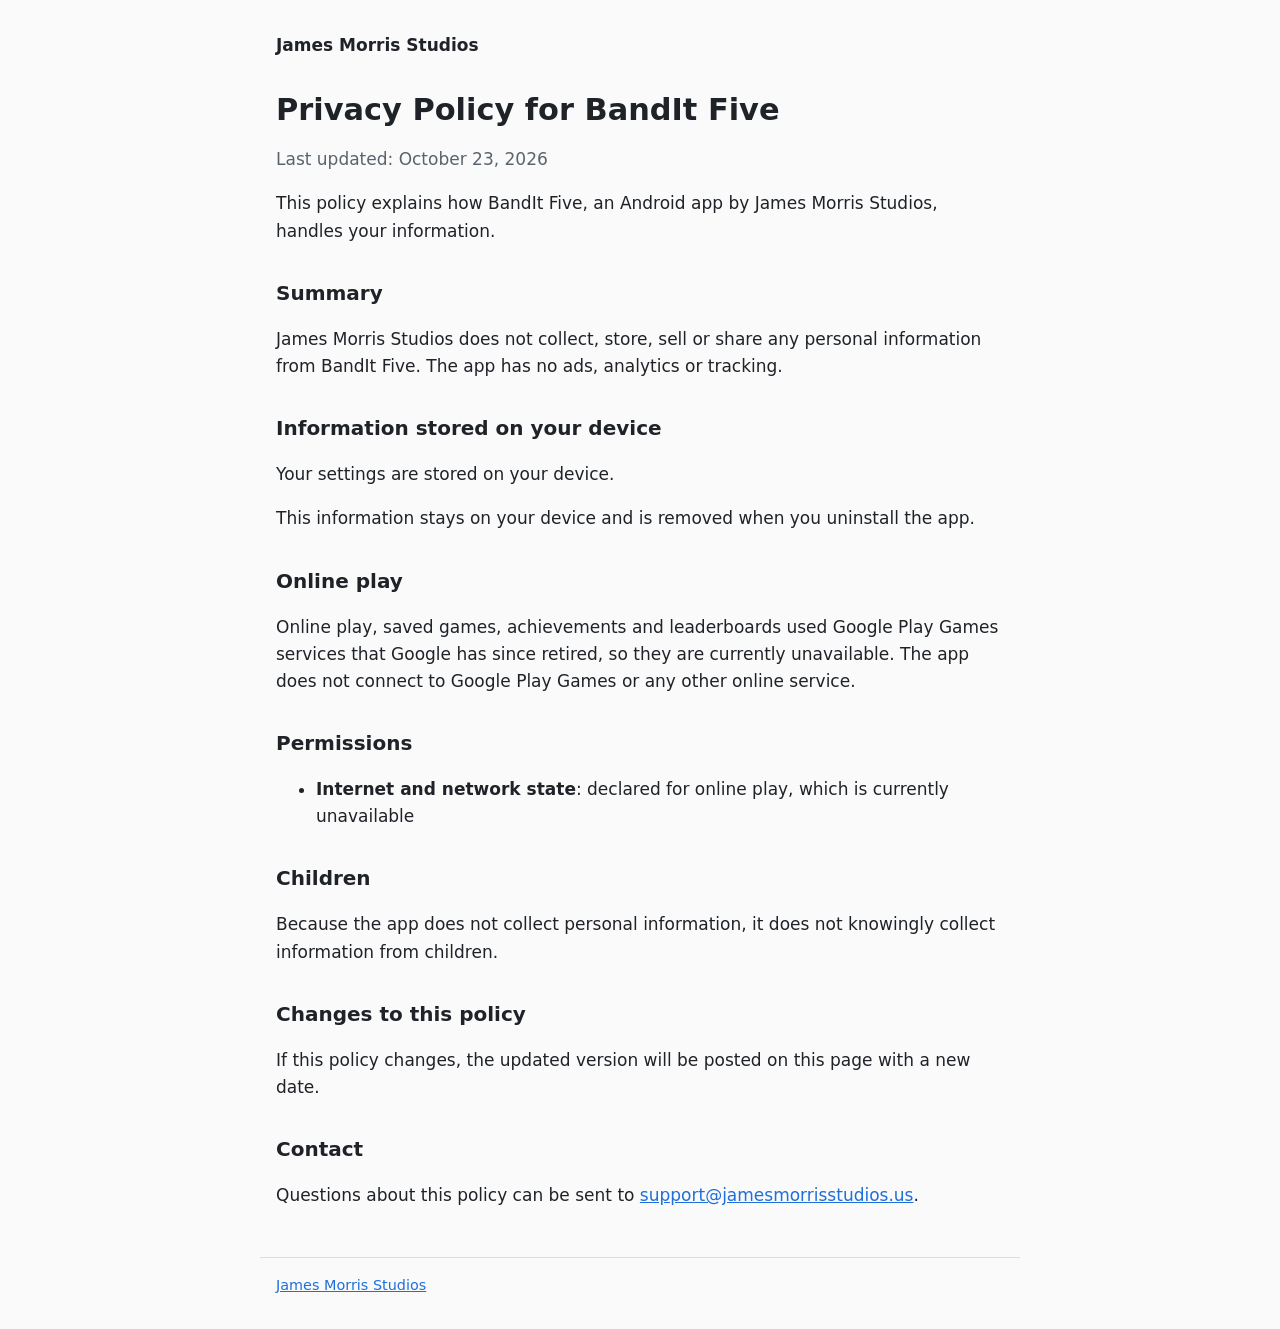
==== bandit-five-privacy-policy.html @ 8ba61a96 "Minimal site with privacy policies for the four apps The apps were removed from Google Play after th" ====
<!doctype html>
<html lang="en">
<head>
  <meta charset="utf-8">
  <meta name="viewport" content="width=device-width, initial-scale=1">
  <title>Privacy Policy - BandIt Five</title>
  <link rel="icon" href="/favicon.png">
  <link rel="stylesheet" href="/style.css">
</head>
<body>
  <header>
    <a class="home" href="/">James Morris Studios</a>
  </header>

  <main>
    <h1>Privacy Policy for BandIt Five</h1>
    <p class="muted">Last updated: October 23, 2026</p>

    <p>This policy explains how BandIt Five, an Android app by James Morris Studios, handles your
information.</p>

    <h2>Summary</h2>
    <p>James Morris Studios does not collect, store, sell or share any personal information
from BandIt Five. The app has no ads, analytics or tracking.</p>

    <h2>Information stored on your device</h2>
    <p>Your settings are stored on your device.</p>
    <p>This information stays on your device and is removed when you uninstall the app.</p>

    <h2>Online play</h2>
    <p>Online play, saved games, achievements and leaderboards
used Google Play Games services that Google has since retired, so they are currently
unavailable. The app does not connect to Google Play Games or any other online service.</p>

    <h2>Permissions</h2>
    <ul>
      <li><strong>Internet and network state</strong>: declared for online play, which is currently unavailable</li>
    </ul>

    <h2>Children</h2>
    <p>Because the app does not collect personal information, it does not knowingly collect
information from children.</p>

    <h2>Changes to this policy</h2>
    <p>If this policy changes, the updated version will be posted on this page with a new
date.</p>

    <h2>Contact</h2>
    <p>Questions about this policy can be sent to
<a href="mailto:support@jamesmorrisstudios.us">support@jamesmorrisstudios.us</a>.</p>
  </main>

  <footer>
    <a href="/">James Morris Studios</a>
  </footer>
</body>
</html>
---- style.css ----
:root {
  --bg: #fafafa;
  --surface: #ffffff;
  --text: #1f2328;
  --muted: #59636e;
  --border: #d8dee4;
  --accent: #1e6fd9;
}

@media (prefers-color-scheme: dark) {
  :root {
    --bg: #0d1117;
    --surface: #161b22;
    --text: #e6edf3;
    --muted: #9198a1;
    --border: #30363d;
    --accent: #58a6ff;
  }
}

* {
  box-sizing: border-box;
}

body {
  margin: 0;
  background: var(--bg);
  color: var(--text);
  font: 17px/1.6 system-ui, -apple-system, "Segoe UI", Roboto, sans-serif;
}

a {
  color: var(--accent);
}

header,
main,
footer {
  max-width: 760px;
  margin: 0 auto;
  padding: 0 16px;
}

header {
  padding-top: 32px;
  padding-bottom: 8px;
}

header a.home {
  color: var(--text);
  font-weight: 600;
  text-decoration: none;
}

h1 {
  font-size: 1.9rem;
  line-height: 1.25;
  margin: 24px 0 8px;
}

h2 {
  font-size: 1.25rem;
  margin: 32px 0 8px;
}

.muted {
  color: var(--muted);
}

.apps {
  list-style: none;
  padding: 0;
  margin: 24px 0;
  display: grid;
  gap: 12px;
}

.app {
  display: flex;
  gap: 16px;
  align-items: center;
  padding: 16px;
  background: var(--surface);
  border: 1px solid var(--border);
  border-radius: 12px;
}

.app img {
  width: 64px;
  height: 64px;
  flex: none;
  border-radius: 14px;
}

.app h2 {
  margin: 0;
  font-size: 1.1rem;
}

.app p {
  margin: 2px 0 6px;
  color: var(--muted);
}

.links a {
  margin-right: 16px;
}

footer {
  margin-top: 48px;
  padding-top: 16px;
  padding-bottom: 32px;
  border-top: 1px solid var(--border);
  color: var(--muted);
  font-size: 0.9rem;
}
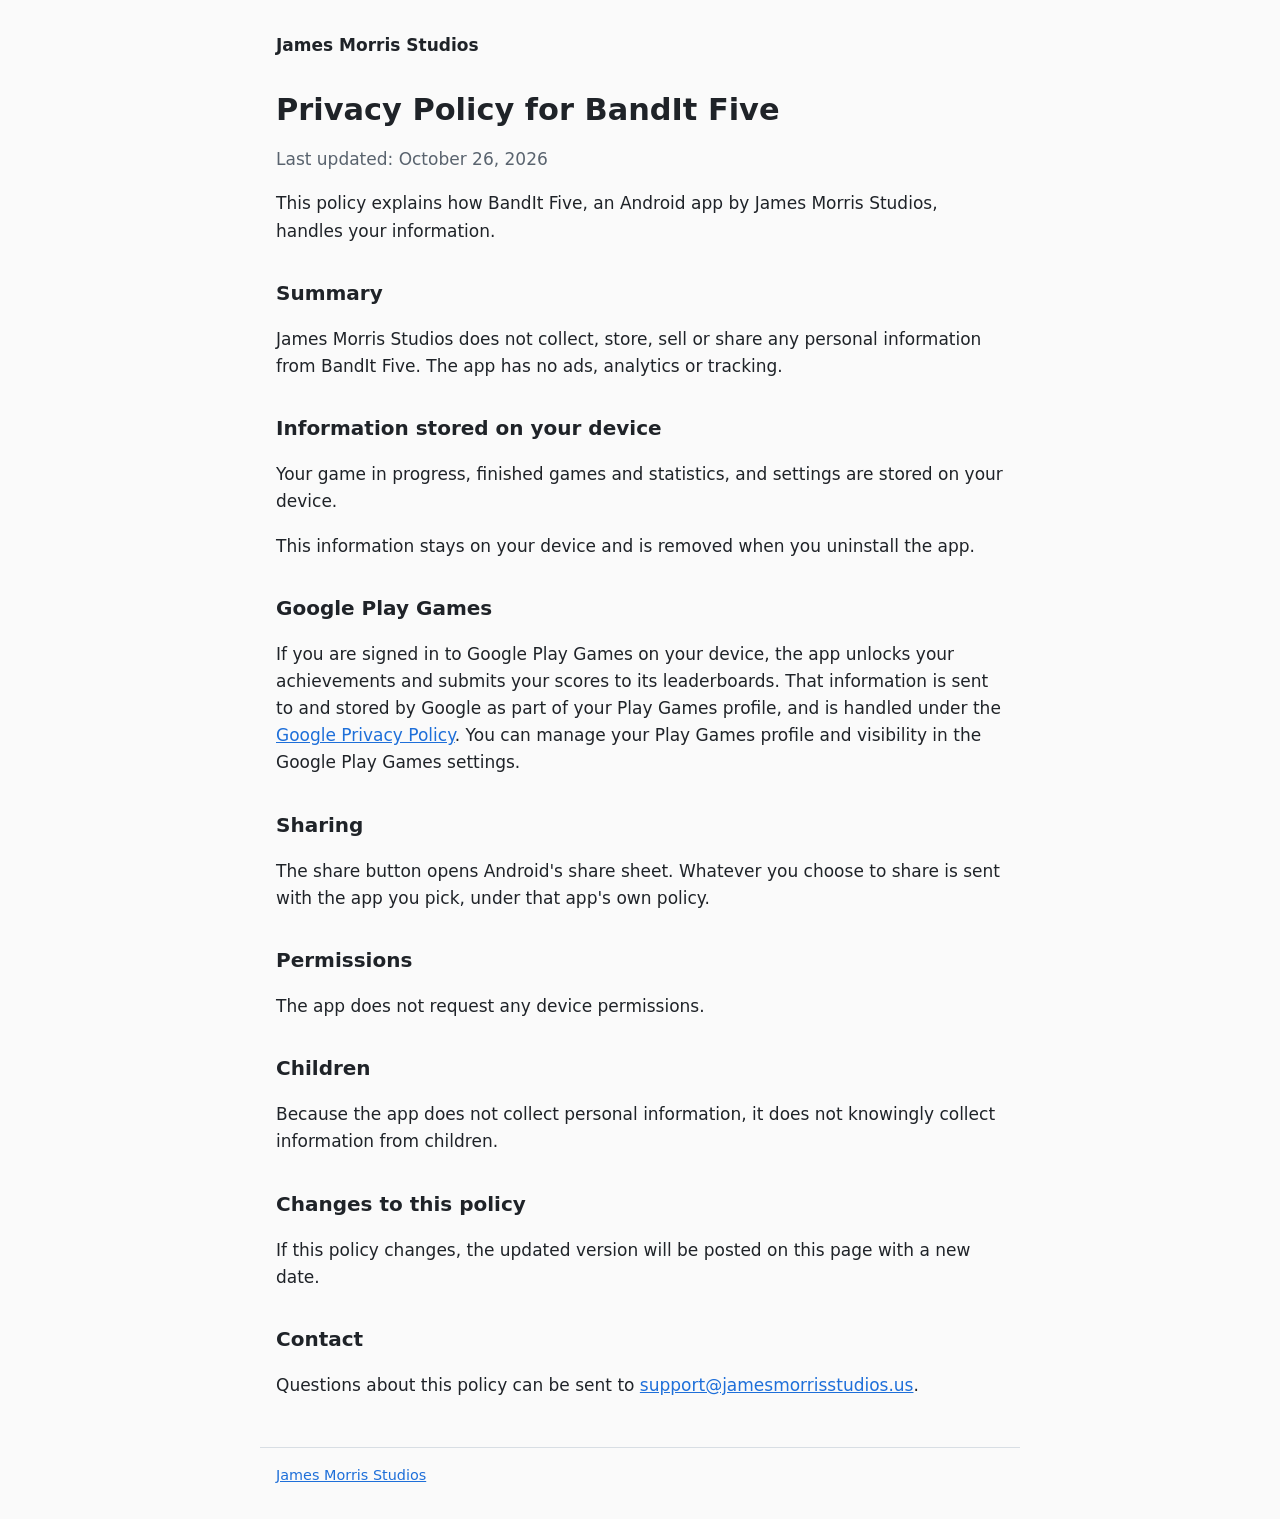
==== commit ca1ef9fb: "BandIt Five keeps only local play; update its policy to match The 3.0.0 rewrite has no online play. " ====
--- a/bandit-five-privacy-policy.html
+++ b/bandit-five-privacy-policy.html
@@ -14,7 +14,7 @@
 
   <main>
     <h1>Privacy Policy for BandIt Five</h1>
-    <p class="muted">Last updated: October 23, 2026</p>
+    <p class="muted">Last updated: October 26, 2026</p>
 
     <p>This policy explains how BandIt Five, an Android app by James Morris Studios, handles your
 information.</p>
@@ -24,18 +24,23 @@
 from BandIt Five. The app has no ads, analytics or tracking.</p>
 
     <h2>Information stored on your device</h2>
-    <p>Your settings are stored on your device.</p>
+    <p>Your game in progress, finished games and statistics, and settings are
+stored on your device.</p>
     <p>This information stays on your device and is removed when you uninstall the app.</p>
 
-    <h2>Online play</h2>
-    <p>Online play, saved games, achievements and leaderboards
-used Google Play Games services that Google has since retired, so they are currently
-unavailable. The app does not connect to Google Play Games or any other online service.</p>
+    <h2>Google Play Games</h2>
+    <p>If you are signed in to Google Play Games on your device, the app unlocks your
+achievements and submits your scores to its leaderboards. That information is sent to and
+stored by Google as part of your Play Games profile, and is handled under the
+<a href="https://policies.google.com/privacy">Google Privacy Policy</a>. You can manage your Play Games profile
+and visibility in the Google Play Games settings.</p>
+
+    <h2>Sharing</h2>
+    <p>The share button opens Android's share sheet. Whatever you choose to share is sent
+with the app you pick, under that app's own policy.</p>
 
     <h2>Permissions</h2>
-    <ul>
-      <li><strong>Internet and network state</strong>: declared for online play, which is currently unavailable</li>
-    </ul>
+    <p>The app does not request any device permissions.</p>
 
     <h2>Children</h2>
     <p>Because the app does not collect personal information, it does not knowingly collect
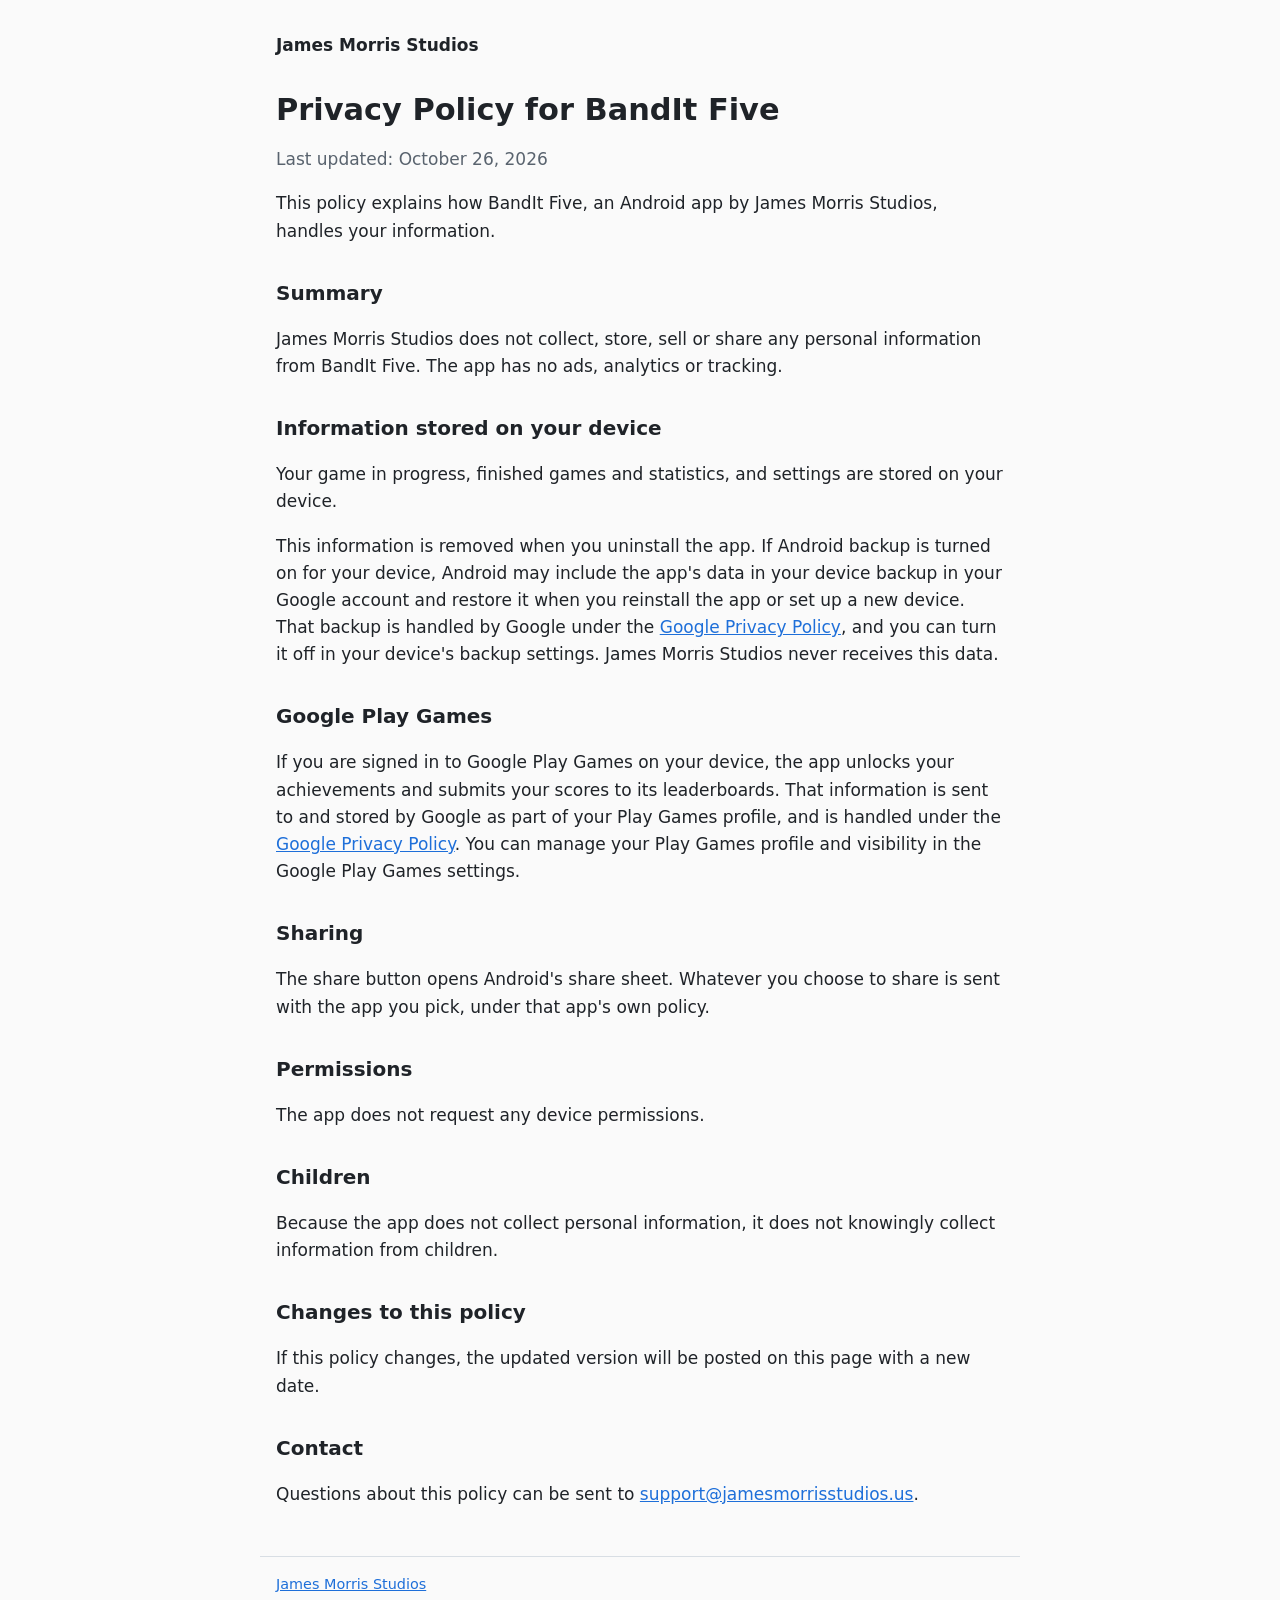
==== commit 98d21d2b: "Say that Android backup may copy app data to the user's Google account All four apps leave Android A" ====
--- a/bandit-five-privacy-policy.html
+++ b/bandit-five-privacy-policy.html
@@ -26,7 +26,12 @@
     <h2>Information stored on your device</h2>
     <p>Your game in progress, finished games and statistics, and settings are
 stored on your device.</p>
-    <p>This information stays on your device and is removed when you uninstall the app.</p>
+    <p>This information is removed when you uninstall the app. If Android backup is turned
+on for your device, Android may include the app's data in your device backup in your
+Google account and restore it when you reinstall the app or set up a new device. That
+backup is handled by Google under the
+<a href="https://policies.google.com/privacy">Google Privacy Policy</a>, and you can turn it off in your
+device's backup settings. James Morris Studios never receives this data.</p>
 
     <h2>Google Play Games</h2>
     <p>If you are signed in to Google Play Games on your device, the app unlocks your
